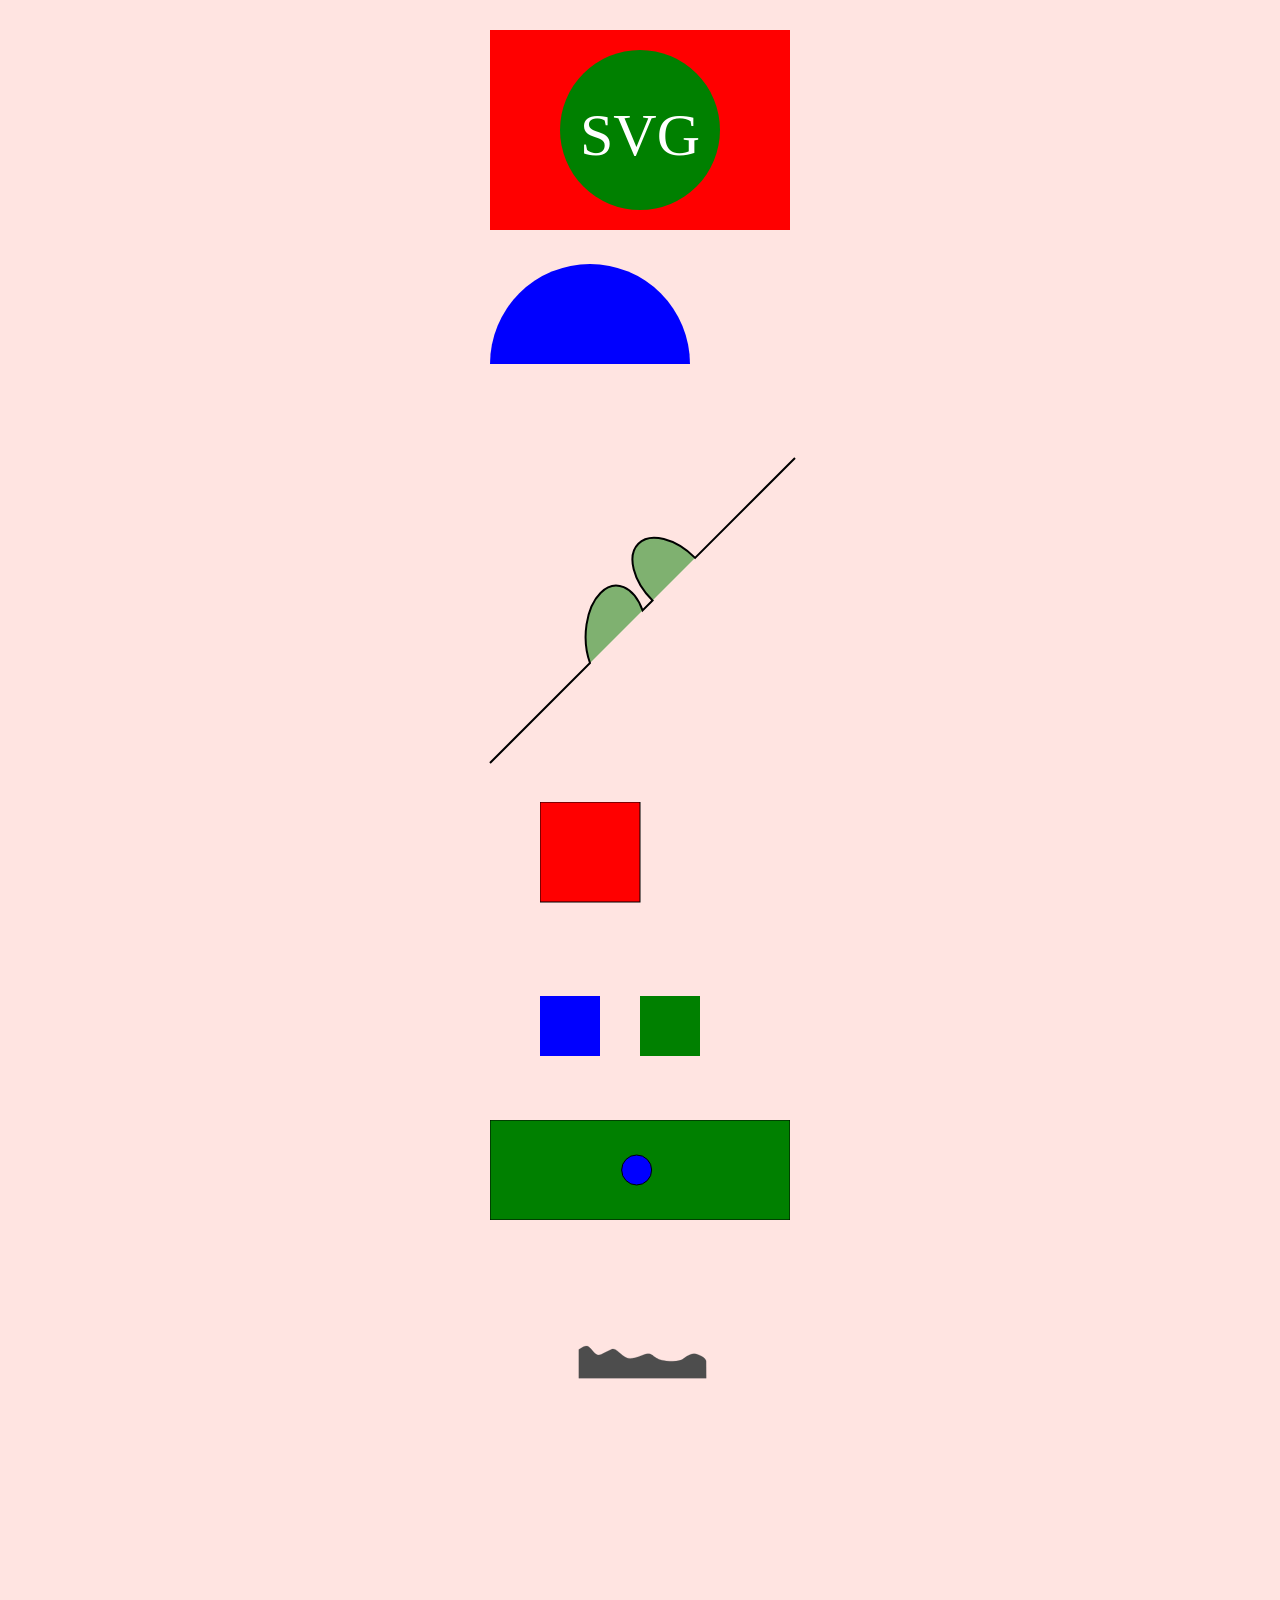
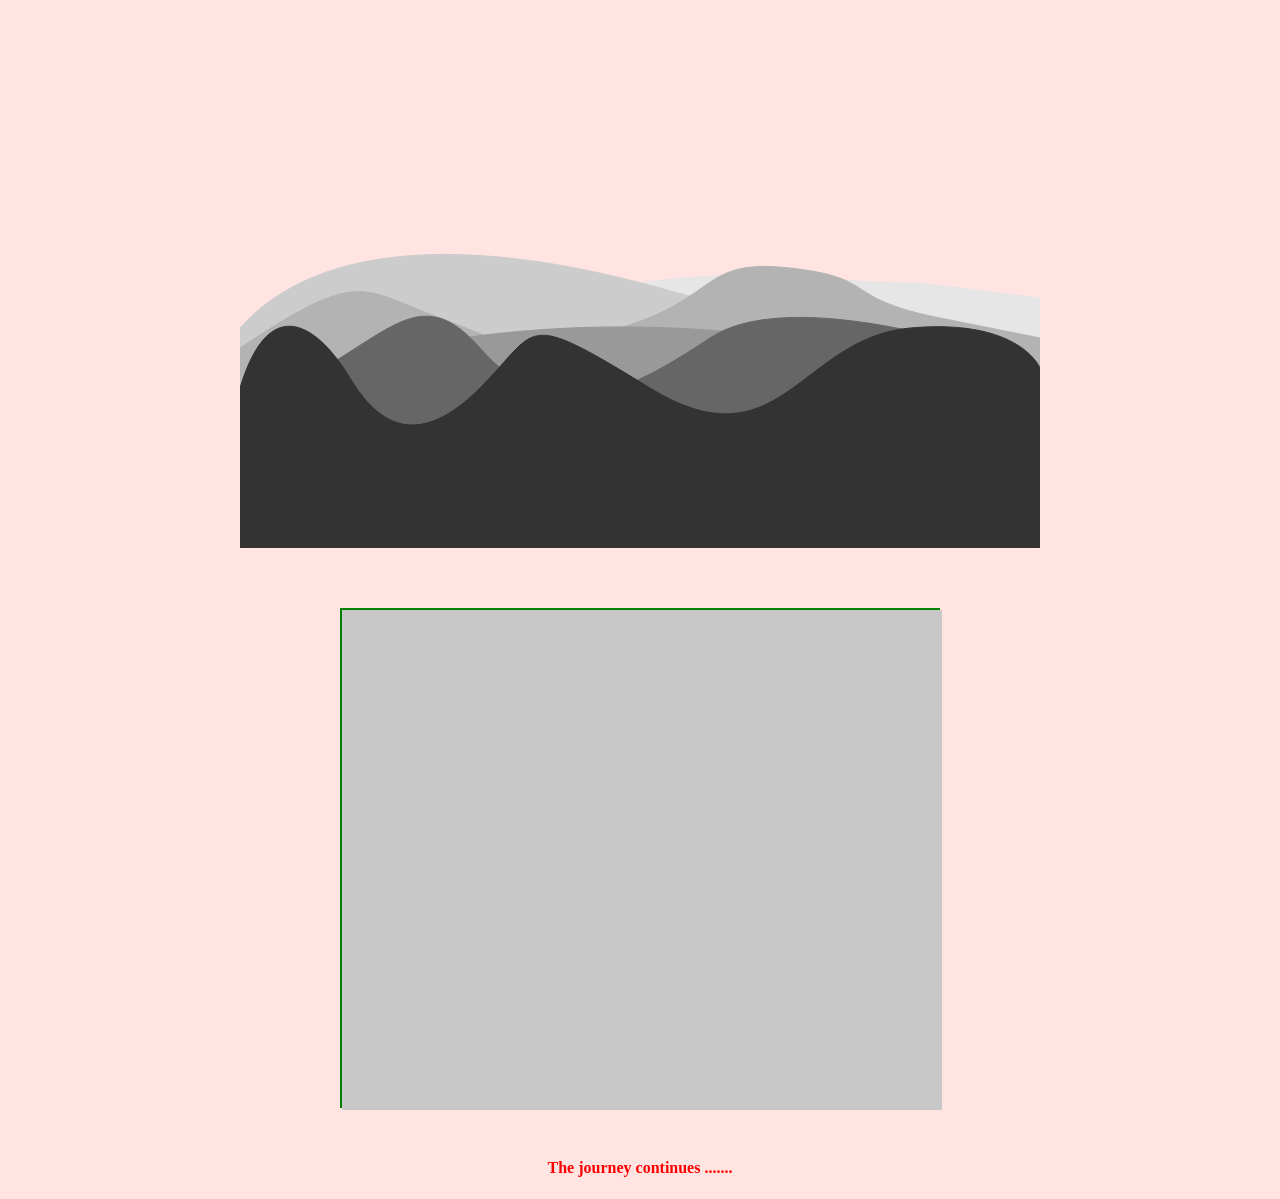
==== svg_case_study/index.html @ 999c123f "p5.js incorporated for drawing and associated libraries" ====
<!DOCTYPE html>
<html>
  <head>
    <meta charset="utf-8">
    <link rel="stylesheet" href="style.css">
    <link rel="shortcut icon" href="icon1.png" type="image/x-icon" />


    <title>SVG</title>
  </head>
  <body>

    <div class="svg1">
      <svg version="1.1"
         baseProfile="full"
         width="300" height="200"
         xmlns="http://www.w3.org/2000/svg">
        <rect width="100%" height="100%" fill="red" />
        <circle cx="150" cy="100" r="80" fill="green" />
        <text x="150" y="125" font-size="60" text-anchor="middle" fill="white">SVG</text>
      </svg>
    </div>

    <div class="svg2">
      <svg version="1.1" xmlns="http://www.w3.org/2000/svg"   xmlns:xlink="http://www.w3.org/1999/xlink">
        <defs>
          <clipPath id="cut-off-bottom">
            <rect x="0" y="0" width="200" height="100" />
          </clipPath>
        </defs>
        <circle cx="100" cy="100" r="100" clip-path="url(#cut-off-bottom)" fill="blue" />
      </svg>
    </div>

    <div class="svg3">
      <svg width="320" height="320" xmlns="http://www.w3.org/2000/svg">
        <path d="M10 315
           L 110 215
           A 30 50 0 0 1 162.55 162.45
           L 172.55 152.45
           A 30 50 -45 0 1 215.1 109.9
           L 315 10" stroke="black" fill="green" stroke-width="2" fill-opacity="0.5"/>
      </svg>
    </div>

    <div class="svg4">
      <svg width="200" height="150" xmlns="http://www.w3.org/2000/svg" version="1.1">
          <rect height="100" width="100" id="MyRect"/>
      </svg>
    </div>

    <div class="svg5">
      <svg width="300px" height="100px">
        <rect id="rect3" x="50" y="10" width="60" height="60" fill="blue" onmouseover="MakeTransparent(evt)" onmouseout="MakeOpaque(evt)"/>
        <rect id="rect4" x="150" y="10" width="60" height="60" fill="green" onmouseover="MakeTransparent(evt)" onmouseout="MakeOpaque(evt)"/>
      </svg>
    </div>

    <div class="svg6">
      <svg width="300px" height="100px">
        <rect id="rect1" x="0" y="0" width="300" height="100" fill="green" stroke="black" stroke-width="1" />
        <circle cx="0" cy="50" r="15" fill="blue" stroke="black" stroke-width="1">
          <animate attributeName="cx" values="0;300;0" dur="6s" repeatCount="indefinite" />
        </circle>
      </svg>
    </div>

    <div class="svg7">
        <object id="range" stype="image/svg+xml" data="range1.svg" width="300" height="200">
        </object>
    </div>

    <div class="svg8">
      <svg xmlns="http://www.w3.org/2000/svg" width="800" height="100%" backgroundcolor="mistyrose">
        <path id="range6" d="M0 470c360-70 420-90 570-80s70 0 150 10l80 10v290H0z" fill="#e6e6e6" fill-rule="evenodd" stroke="#e6e6e6"/>
        <path id="range5" d="M0 440c80-90 240-90 420-40s150 40 180 50 200 60 200 60v190H0V440z" fill="#ccc" fill-rule="evenodd" stroke="#ccc"/>
        <path id="range4" d="M0 460c120-80 120-60 200-30s80 40 180 10 80-70 170-60 50 30 150 50l100 20v250H0z" fill="#b3b3b3" fill-rule="evenodd" stroke="#b3b3b3"/>
        <path id="range3" d="M0 510c390-160 800 0 800 0v190H0z" fill="#999" fill-rule="evenodd" stroke="#999"/>
        <path id="range2" d="M0 520c140-50 170-140 240-60s140 50 230-10 330 30 330 30v220H0V520z" fill="#666" fill-rule="evenodd" stroke="#666"/>
        <path id="range1" d="M0 500c30-100 80-60 110-10s70 70 130 10 40-80 170 0 150-50 260-60 130 40 130 40v220H0V500z" fill="#333" fill-rule="evenodd" stroke="#333"/>

      </svg>
    </div>
    <div class="spacer"></div>
    <div id="svg-9">
    </div>
    <div class="spacer"></div>
    <h4>The journey continues .......</h4>
    <script type="text/javascript" src="svg.js"></script>
    <script src="../p5.min.js"></script>
    <script src="../addons/p5.dom.min.js"></script>
    <script src="../addons/p5.sound.min.js"></script>
  </body>
</html>
---- svg_case_study/style.css ----
* {
  box-sizing: border-box;
}

body {
  display: flex;
  flex-direction: column;
  align-items: center;
  margin: 0 auto;
  background-color: mistyrose;
  /*background-color: #121212;*/
}

div {
  margin-top: 30px;
}

#MyRect:hover {
  stroke: black;
  fill: blue;
 }

#MyRect {
  fill: red;
  stroke: black;
}


.svg8 {
  height: 660px;
  background-color: mistyrose;
}

.spaver {
  width: 800px;
  height:30px;
}

#svg-9 {
  width: 600px;
  height: 500px;
  border: 2px solid green;
}

h4 {
  color: red;
}
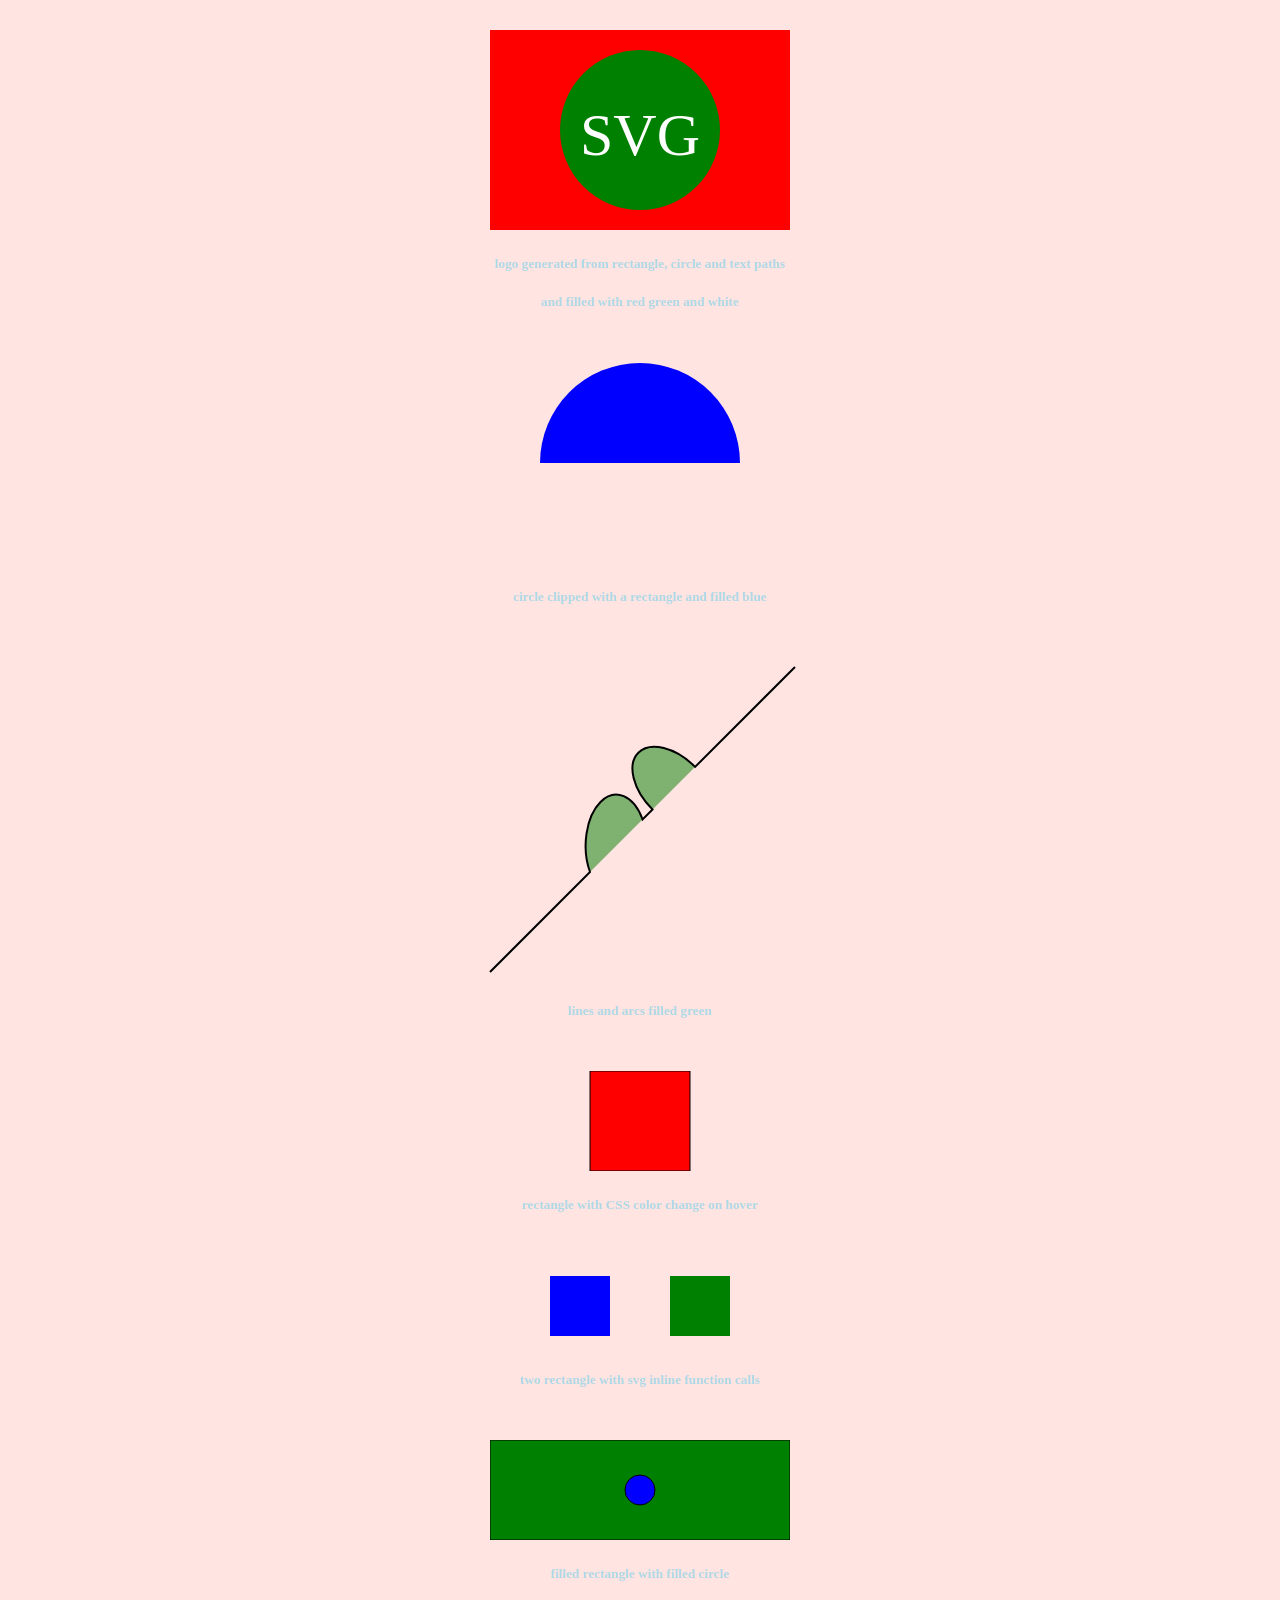
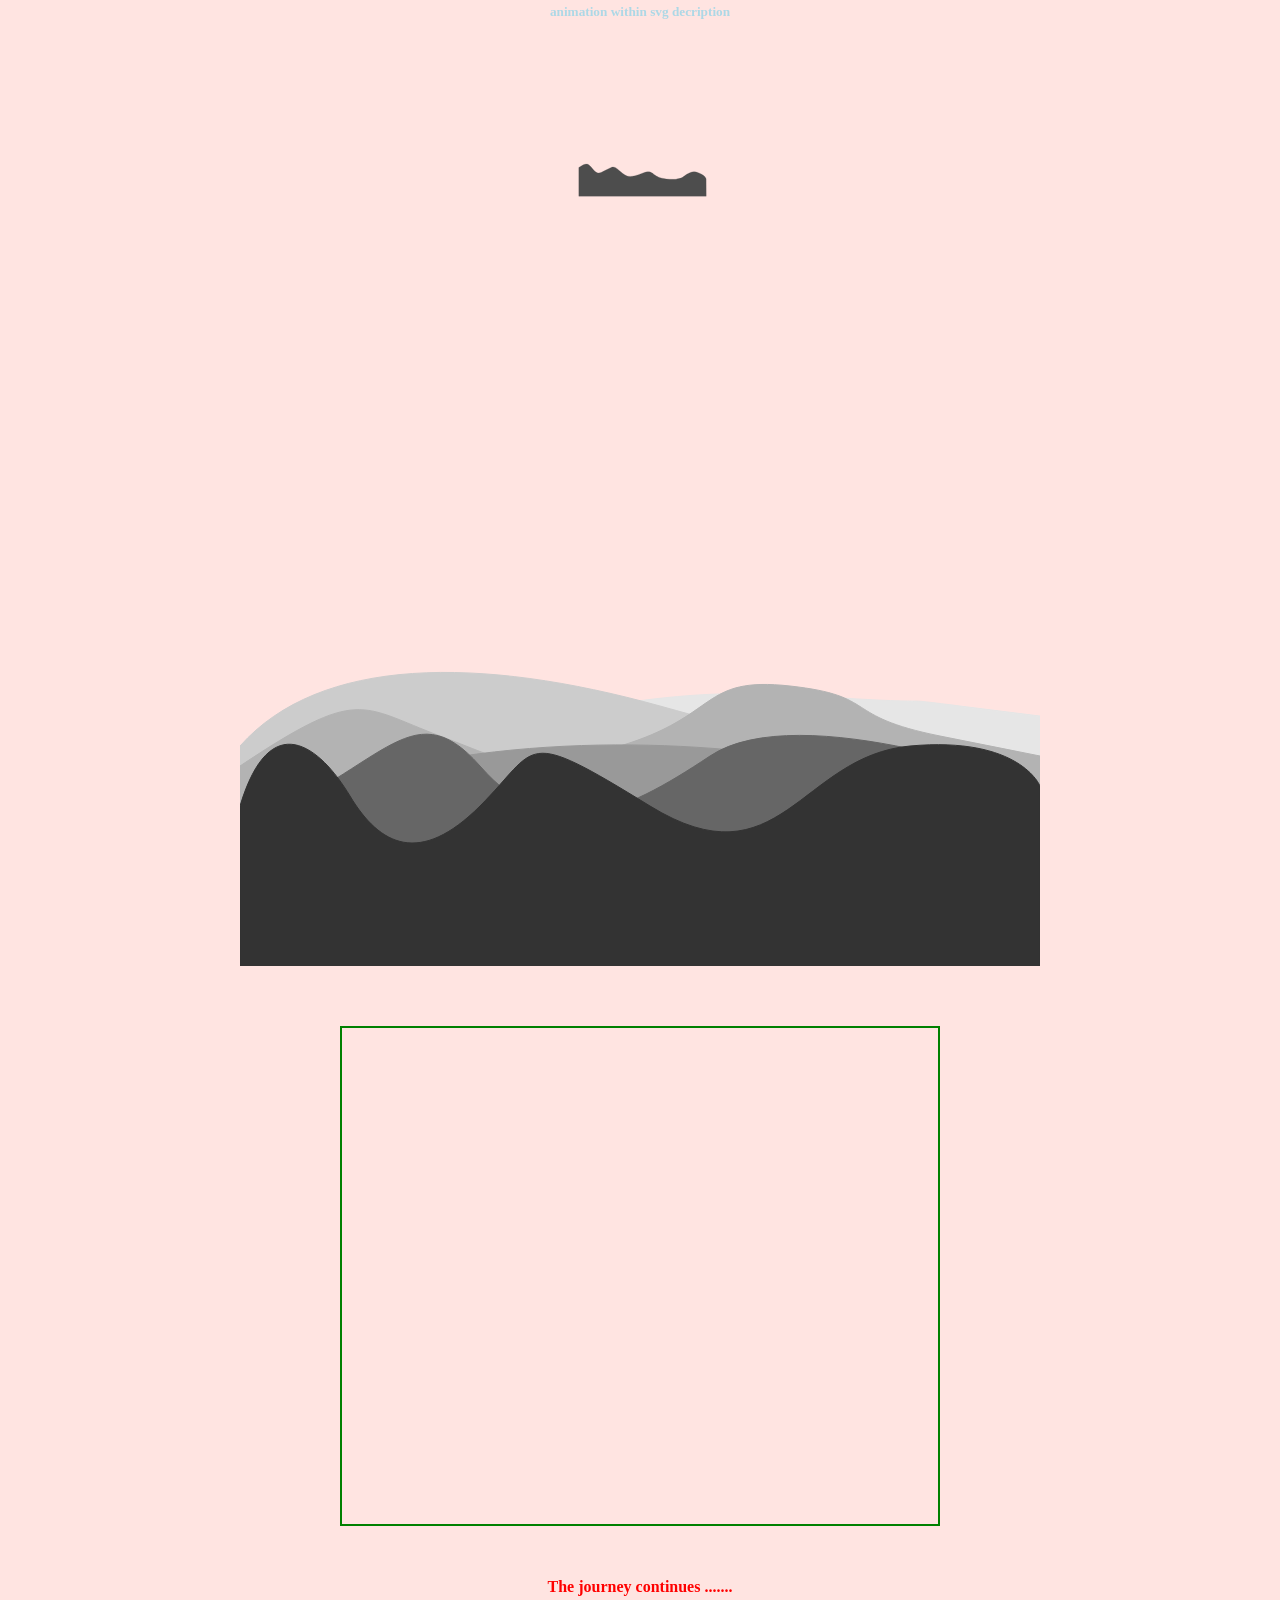
==== commit c22e84ac: "svg landscape scene updated" ====
--- a/svg_case_study/index.html
+++ b/svg_case_study/index.html
@@ -4,13 +4,11 @@
     <meta charset="utf-8">
     <link rel="stylesheet" href="style.css">
     <link rel="shortcut icon" href="icon1.png" type="image/x-icon" />
-
-
     <title>SVG</title>
   </head>
   <body>
 
-    <div class="svg1">
+    <div class="svg1 container">
       <svg version="1.1"
          baseProfile="full"
          width="300" height="200"
@@ -19,20 +17,24 @@
         <circle cx="150" cy="100" r="80" fill="green" />
         <text x="150" y="125" font-size="60" text-anchor="middle" fill="white">SVG</text>
       </svg>
+      <h5>logo generated from rectangle, circle and text paths</h5>
+      <h5>and filled with red green and white</h5>
     </div>
 
-    <div class="svg2">
-      <svg version="1.1" xmlns="http://www.w3.org/2000/svg"   xmlns:xlink="http://www.w3.org/1999/xlink">
+    <div class="svg2 container">
+      <svg version="1.1" xmlns="http://www.w3.org/2000/svg"   xmlns:xlink="http://www.w3.org/1999/xlink"
+      width="300" height="200">
         <defs>
           <clipPath id="cut-off-bottom">
-            <rect x="0" y="0" width="200" height="100" />
+            <rect x="50" y="0" width="200" height="100" />
           </clipPath>
         </defs>
-        <circle cx="100" cy="100" r="100" clip-path="url(#cut-off-bottom)" fill="blue" />
+        <circle cx="150" cy="100" r="100" clip-path="url(#cut-off-bottom)" fill="blue" />
       </svg>
+      <h5> circle clipped with a rectangle and filled blue</h5>
     </div>
 
-    <div class="svg3">
+    <div class="svg3 container">
       <svg width="320" height="320" xmlns="http://www.w3.org/2000/svg">
         <path d="M10 315
            L 110 215
@@ -41,53 +43,68 @@
            A 30 50 -45 0 1 215.1 109.9
            L 315 10" stroke="black" fill="green" stroke-width="2" fill-opacity="0.5"/>
       </svg>
+      <h5>lines and arcs filled green</h5>
     </div>
 
-    <div class="svg4">
-      <svg width="200" height="150" xmlns="http://www.w3.org/2000/svg" version="1.1">
-          <rect height="100" width="100" id="MyRect"/>
+    <div class="svg4 container">
+      <svg width="200" height="100" xmlns="http://www.w3.org/2000/svg" version="1.1">
+          <rect x="50" height="100" width="100" id="MyRect"/>
       </svg>
+      <h5>rectangle with CSS color change on hover</h5>
     </div>
 
-    <div class="svg5">
-      <svg width="300px" height="100px">
-        <rect id="rect3" x="50" y="10" width="60" height="60" fill="blue" onmouseover="MakeTransparent(evt)" onmouseout="MakeOpaque(evt)"/>
-        <rect id="rect4" x="150" y="10" width="60" height="60" fill="green" onmouseover="MakeTransparent(evt)" onmouseout="MakeOpaque(evt)"/>
+    <div class="svg5 container">
+      <svg width="300px" height="80px">
+        <rect id="rect3" x="60" y="10" width="60" height="60" fill="blue" onmouseover="MakeTransparent(evt)" onmouseout="MakeOpaque(evt)"/>
+        <rect id="rect4" x="180" y="10" width="60" height="60" fill="green" onmouseover="jump(evt)" onmouseout="jumpBack(evt)"/>
       </svg>
+      <h5>two rectangle with svg inline function calls</h5>
     </div>
 
-    <div class="svg6">
+    <div class="svg6 container">
       <svg width="300px" height="100px">
         <rect id="rect1" x="0" y="0" width="300" height="100" fill="green" stroke="black" stroke-width="1" />
         <circle cx="0" cy="50" r="15" fill="blue" stroke="black" stroke-width="1">
           <animate attributeName="cx" values="0;300;0" dur="6s" repeatCount="indefinite" />
         </circle>
       </svg>
+      <h5>filled rectangle with filled circle </h5>
+      <h5>animation within svg decription</h5>
     </div>
 
-    <div class="svg7">
+    <div class="svg7 container">
         <object id="range" stype="image/svg+xml" data="range1.svg" width="300" height="200">
         </object>
     </div>
 
-    <div class="svg8">
+    <div class="svg8 container" onclick="makeLightning()">
       <svg xmlns="http://www.w3.org/2000/svg" width="800" height="100%" backgroundcolor="mistyrose">
+        <path id="cloud3" class="hidden" d="M0 0v660h800V0z" fill="#808080" fill-rule="evenodd" stroke="#808080"/>
         <path id="range6" d="M0 470c360-70 420-90 570-80s70 0 150 10l80 10v290H0z" fill="#e6e6e6" fill-rule="evenodd" stroke="#e6e6e6"/>
         <path id="range5" d="M0 440c80-90 240-90 420-40s150 40 180 50 200 60 200 60v190H0V440z" fill="#ccc" fill-rule="evenodd" stroke="#ccc"/>
         <path id="range4" d="M0 460c120-80 120-60 200-30s80 40 180 10 80-70 170-60 50 30 150 50l100 20v250H0z" fill="#b3b3b3" fill-rule="evenodd" stroke="#b3b3b3"/>
         <path id="range3" d="M0 510c390-160 800 0 800 0v190H0z" fill="#999" fill-rule="evenodd" stroke="#999"/>
         <path id="range2" d="M0 520c140-50 170-140 240-60s140 50 230-10 330 30 330 30v220H0V520z" fill="#666" fill-rule="evenodd" stroke="#666"/>
         <path id="range1" d="M0 500c30-100 80-60 110-10s70 70 130 10 40-80 170 0 150-50 260-60 130 40 130 40v220H0V500z" fill="#333" fill-rule="evenodd" stroke="#333"/>
-
+        <path id="cloud2" class="hidden" d="M0 90c290 60 290-20 460 10s340-20 340-20V0H0z" fill="#666666" fill-rule="evenodd" stroke="#666666"/>
+        <path id="lightning" class="hidden" d="M500 0l-80 130h20L340 280h20l-70 110 110-130h-20l110-160h-20L540 0h-40zM240 0l-40 50h20l-30 40h20l-20 40 40-50h-20l30-40 10 30h10l20 30-10-40h-10l-10-30h-10l30-30h-30z" fill="#fff" fill-rule="evenodd" stroke="#fff"/>
+        <path id="cloud1" class="hidden" d="M0 30c150 50 120-40 260-10s100-40 260 0 200-10 240 0l40 10V0H0z" fill="#333333" fill-rule="evenodd" stroke="#333333"/>
       </svg>
     </div>
+
     <div class="spacer"></div>
-    <div id="svg-9">
+    <div id="svg-9" class="container">
     </div>
+
     <div class="spacer"></div>
+
     <h4>The journey continues .......</h4>
+
     <script type="text/javascript" src="svg.js"></script>
-    <script src="../p5.min.js"></script>
+    <script src="../p5.js"></script>
+    <!-- <script src="../p5.min.js"></script> -->
+    <!-- <script src="../p5.svg.js"></script> -->
+
     <script src="../addons/p5.dom.min.js"></script>
     <script src="../addons/p5.sound.min.js"></script>
   </body>
--- a/svg_case_study/style.css
+++ b/svg_case_study/style.css
@@ -25,6 +25,10 @@
   stroke: black;
 }
 
+.container {
+  text-align: center;
+  vertical-align: middle;
+}
 
 .svg8 {
   height: 660px;
@@ -42,6 +46,39 @@
   border: 2px solid green;
 }
 
+#range1:hover {
+  fill: red;
+}
+
+#range2:hover {
+  fill: orange;
+}
+
+#range3:hover {
+  fill: yellow;
+}
+
+#range4:hover {
+  fill: green;
+}
+
+#range5:hover {
+  fill: indigo;
+}
+
+#range6:hover {
+  fill: violet;
+}
+
+.hidden {
+  display: none;
+}
+
+
 h4 {
   color: red;
 }
+
+h5 {
+  color : lightblue;
+}
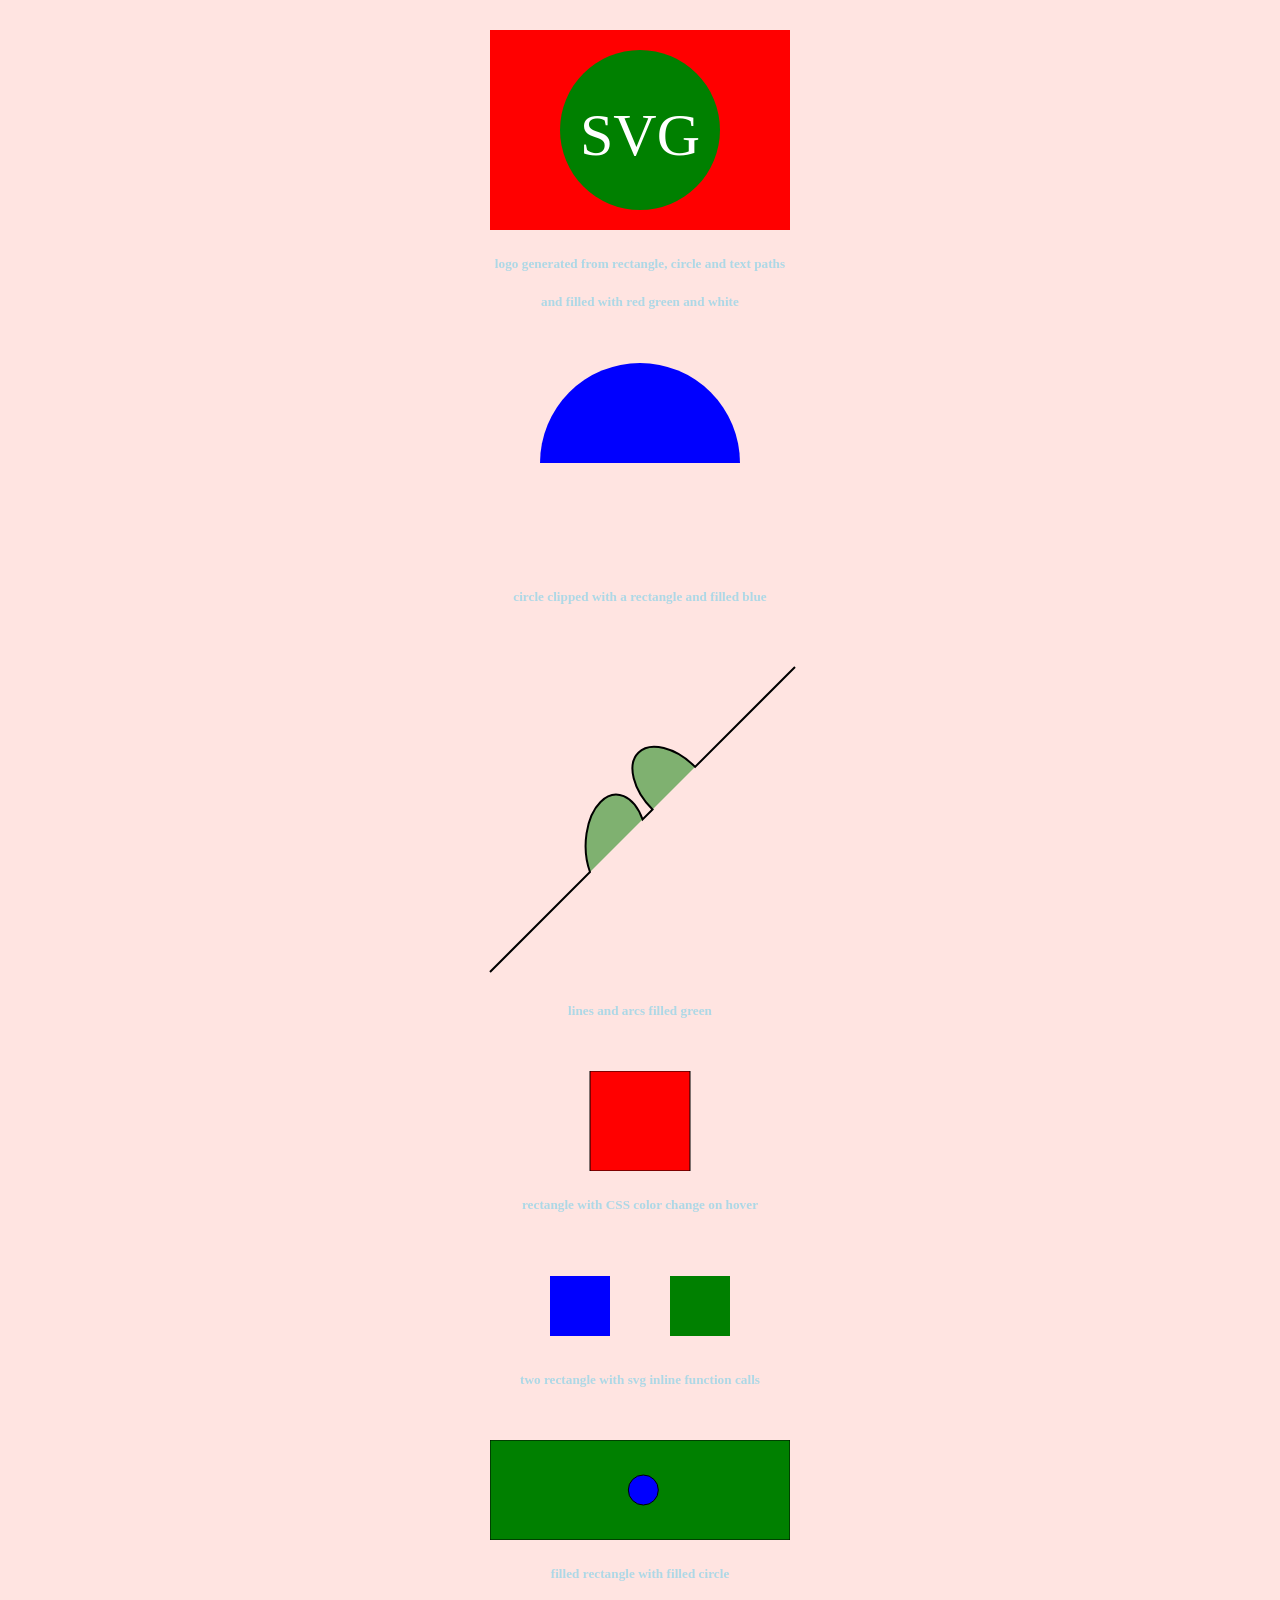
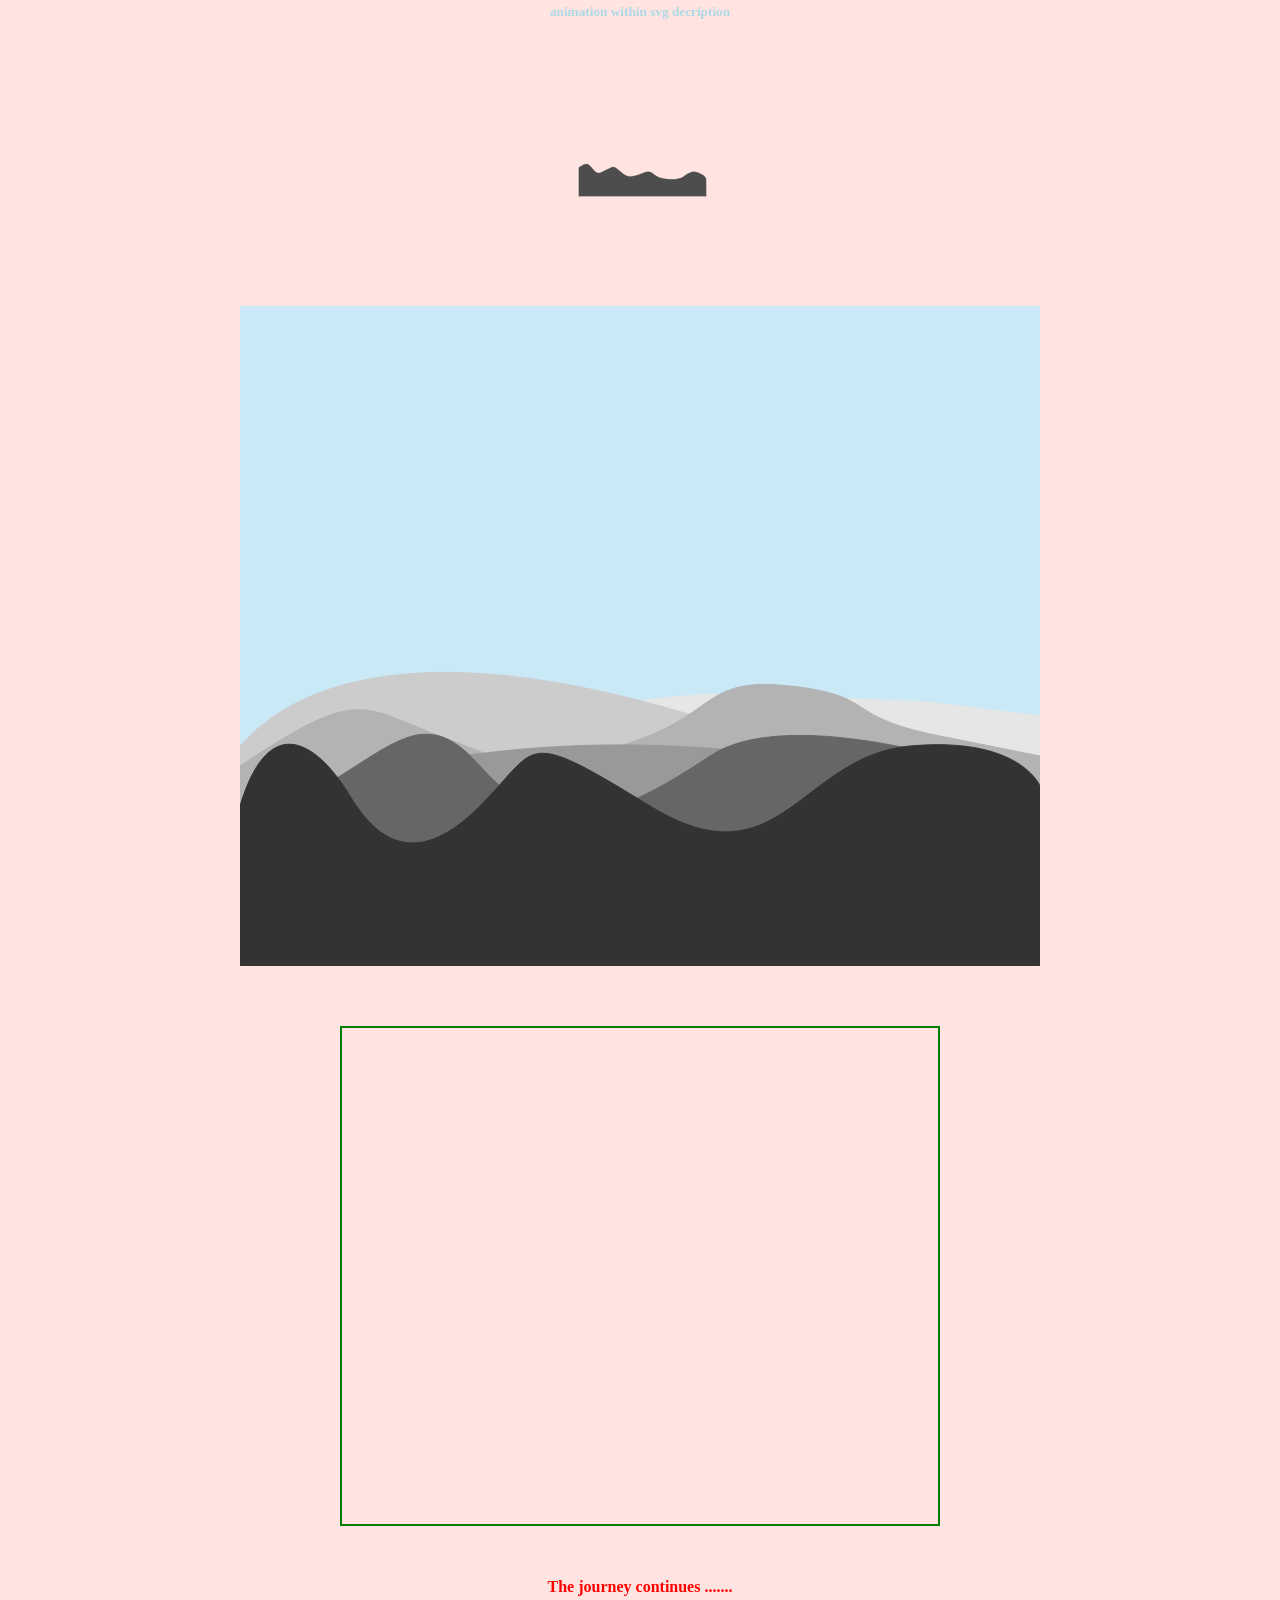
==== commit 55c88ae2: "svg landscape updated and labelling" ====
--- a/svg_case_study/index.html
+++ b/svg_case_study/index.html
@@ -80,11 +80,11 @@
     <div class="svg8 container" onclick="makeLightning()">
       <svg xmlns="http://www.w3.org/2000/svg" width="800" height="100%" backgroundcolor="mistyrose">
         <path id="cloud3" class="hidden" d="M0 0v660h800V0z" fill="#808080" fill-rule="evenodd" stroke="#808080"/>
-        <path id="range6" d="M0 470c360-70 420-90 570-80s70 0 150 10l80 10v290H0z" fill="#e6e6e6" fill-rule="evenodd" stroke="#e6e6e6"/>
-        <path id="range5" d="M0 440c80-90 240-90 420-40s150 40 180 50 200 60 200 60v190H0V440z" fill="#ccc" fill-rule="evenodd" stroke="#ccc"/>
-        <path id="range4" d="M0 460c120-80 120-60 200-30s80 40 180 10 80-70 170-60 50 30 150 50l100 20v250H0z" fill="#b3b3b3" fill-rule="evenodd" stroke="#b3b3b3"/>
-        <path id="range3" d="M0 510c390-160 800 0 800 0v190H0z" fill="#999" fill-rule="evenodd" stroke="#999"/>
-        <path id="range2" d="M0 520c140-50 170-140 240-60s140 50 230-10 330 30 330 30v220H0V520z" fill="#666" fill-rule="evenodd" stroke="#666"/>
+        <path id="range6" class="yellow" d="M0 470c360-70 420-90 570-80s70 0 150 10l80 10v290H0z" fill="#e6e6e6" fill-rule="evenodd" stroke="#e6e6e6"/>
+        <path id="range5" class="yellow" d="M0 440c80-90 240-90 420-40s150 40 180 50 200 60 200 60v190H0V440z" fill="#ccc" fill-rule="evenodd" stroke="#ccc"/>
+        <path id="range4" class="yellow" d="M0 460c120-80 120-60 200-30s80 40 180 10 80-70 170-60 50 30 150 50l100 20v250H0z" fill="#b3b3b3" fill-rule="evenodd" stroke="#b3b3b3"/>
+        <path id="range3" class="yellow" d="M0 510c390-160 800 0 800 0v190H0z" fill="#999" fill-rule="evenodd" stroke="#999"/>
+        <path id="range2" class="yellow" d="M0 520c140-50 170-140 240-60s140 50 230-10 330 30 330 30v220H0V520z" fill="#666" fill-rule="evenodd" stroke="#666"/>
         <path id="range1" d="M0 500c30-100 80-60 110-10s70 70 130 10 40-80 170 0 150-50 260-60 130 40 130 40v220H0V500z" fill="#333" fill-rule="evenodd" stroke="#333"/>
         <path id="cloud2" class="hidden" d="M0 90c290 60 290-20 460 10s340-20 340-20V0H0z" fill="#666666" fill-rule="evenodd" stroke="#666666"/>
         <path id="lightning" class="hidden" d="M500 0l-80 130h20L340 280h20l-70 110 110-130h-20l110-160h-20L540 0h-40zM240 0l-40 50h20l-30 40h20l-20 40 40-50h-20l30-40 10 30h10l20 30-10-40h-10l-10-30h-10l30-30h-30z" fill="#fff" fill-rule="evenodd" stroke="#fff"/>
--- a/svg_case_study/style.css
+++ b/svg_case_study/style.css
@@ -32,7 +32,7 @@
 
 .svg8 {
   height: 660px;
-  background-color: mistyrose;
+  background-color: #c9e9f6;
 }
 
 .spaver {
@@ -74,6 +74,10 @@
   display: none;
 }
 
+.yellow {
+  fill: #ffffd8;
+}
+
 
 h4 {
   color: red;
